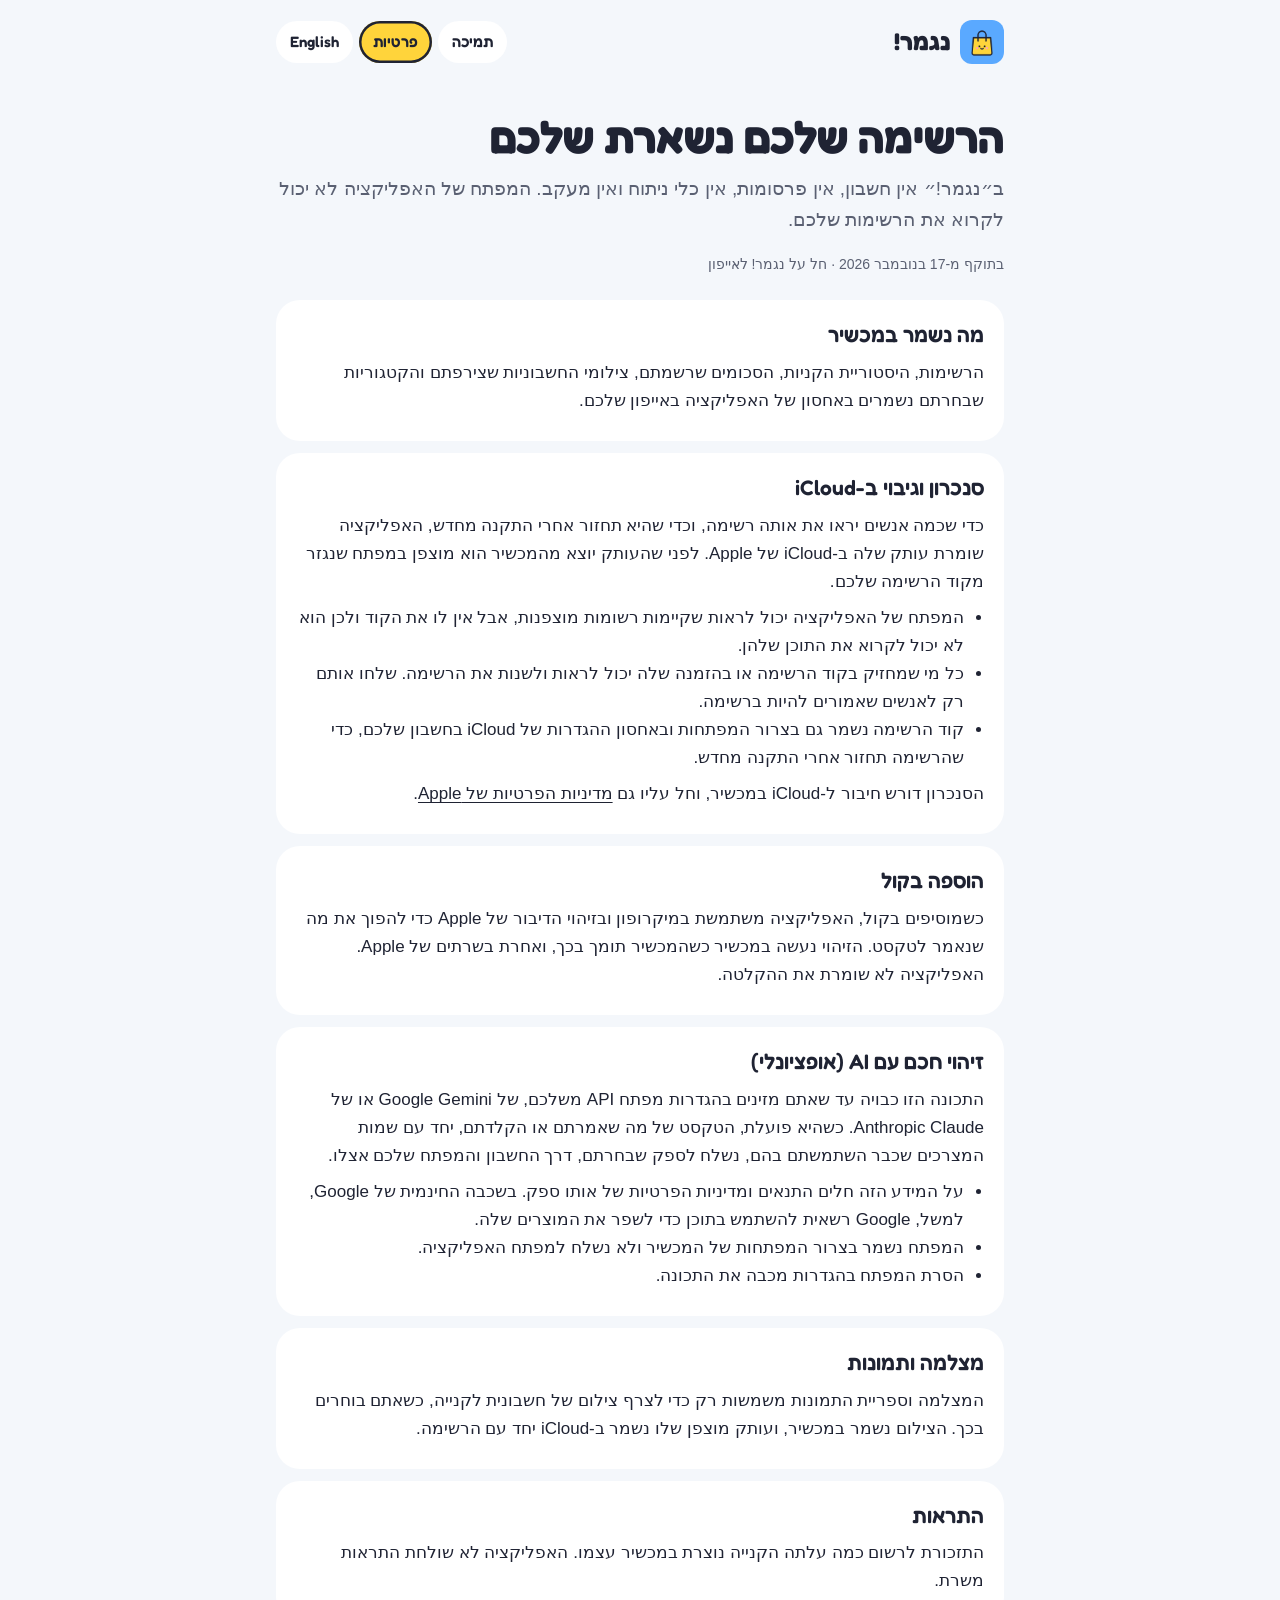
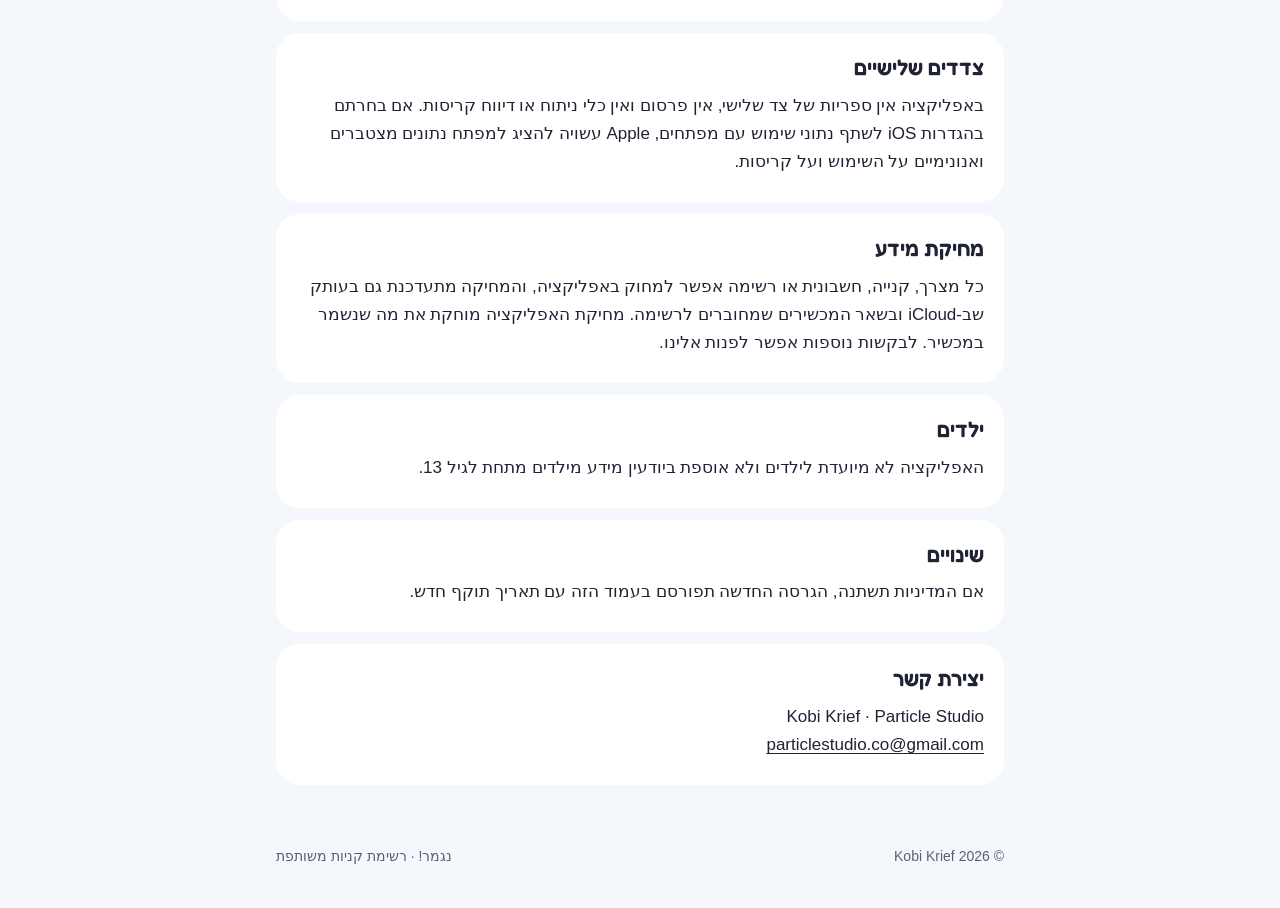
==== privacy.html @ 0dbf33a0 "Add files via upload" ====
<!doctype html>
<html lang="he" dir="rtl">
<head>
<meta charset="utf-8">
<meta name="viewport" content="width=device-width, initial-scale=1">
<title>נגמר! · מדיניות פרטיות</title>
<meta name="description" content="מדיניות הפרטיות של נגמר!, רשימת קניות משותפת לאייפון. בלי חשבון, בלי פרסומות ובלי מעקב.">
<link rel="icon" href="icon.png">
<link rel="preconnect" href="https://fonts.googleapis.com"><link rel="preconnect" href="https://fonts.gstatic.com" crossorigin>
<link href="https://fonts.googleapis.com/css2?family=Fredoka:wght@500;600;700&display=swap" rel="stylesheet">
<link rel="stylesheet" href="style.css">
</head>
<body>
<header class="top">
  <a class="brand" href="./"><img src="icon.png" alt="">נגמר!</a>
  <nav><a href="./">תמיכה</a><a href="privacy.html" aria-current="page">פרטיות</a><a href="en/privacy.html" lang="en">English</a></nav>
</header>
<main class="wrap">
  <h1>הרשימה שלכם נשארת שלכם</h1>
  <p class="lede">ב״נגמר!״ אין חשבון, אין פרסומות, אין כלי ניתוח ואין מעקב. המפתח של האפליקציה לא יכול לקרוא את הרשימות שלכם.</p>
  <p class="meta">בתוקף מ-17 בנובמבר 2026 · חל על נגמר! לאייפון</p>

  <section>
    <h2>מה נשמר במכשיר</h2>
    <p>הרשימות, היסטוריית הקניות, הסכומים שרשמתם, צילומי החשבוניות שצירפתם והקטגוריות שבחרתם נשמרים באחסון של האפליקציה באייפון שלכם.</p>
  </section>
  <section>
    <h2>סנכרון וגיבוי ב-iCloud</h2>
    <p>כדי שכמה אנשים יראו את אותה רשימה, וכדי שהיא תחזור אחרי התקנה מחדש, האפליקציה שומרת עותק שלה ב-iCloud של Apple. לפני שהעותק יוצא מהמכשיר הוא מוצפן במפתח שנגזר מקוד הרשימה שלכם.</p>
    <ul>
      <li>המפתח של האפליקציה יכול לראות שקיימות רשומות מוצפנות, אבל אין לו את הקוד ולכן הוא לא יכול לקרוא את התוכן שלהן.</li>
      <li>כל מי שמחזיק בקוד הרשימה או בהזמנה שלה יכול לראות ולשנות את הרשימה. שלחו אותם רק לאנשים שאמורים להיות ברשימה.</li>
      <li>קוד הרשימה נשמר גם בצרור המפתחות ובאחסון ההגדרות של iCloud בחשבון שלכם, כדי שהרשימה תחזור אחרי התקנה מחדש.</li>
    </ul>
    <p>הסנכרון דורש חיבור ל-iCloud במכשיר, וחל עליו גם <a href="https://www.apple.com/legal/privacy/">מדיניות הפרטיות של Apple</a>.</p>
  </section>
  <section>
    <h2>הוספה בקול</h2>
    <p>כשמוסיפים בקול, האפליקציה משתמשת במיקרופון ובזיהוי הדיבור של Apple כדי להפוך את מה שנאמר לטקסט. הזיהוי נעשה במכשיר כשהמכשיר תומך בכך, ואחרת בשרתים של Apple. האפליקציה לא שומרת את ההקלטה.</p>
  </section>
  <section>
    <h2>זיהוי חכם עם AI (אופציונלי)</h2>
    <p>התכונה הזו כבויה עד שאתם מזינים בהגדרות מפתח API משלכם, של Google Gemini או של Anthropic Claude. כשהיא פועלת, הטקסט של מה שאמרתם או הקלדתם, יחד עם שמות המצרכים שכבר השתמשתם בהם, נשלח לספק שבחרתם, דרך החשבון והמפתח שלכם אצלו.</p>
    <ul>
      <li>על המידע הזה חלים התנאים ומדיניות הפרטיות של אותו ספק. בשכבה החינמית של Google, למשל, Google רשאית להשתמש בתוכן כדי לשפר את המוצרים שלה.</li>
      <li>המפתח נשמר בצרור המפתחות של המכשיר ולא נשלח למפתח האפליקציה.</li>
      <li>הסרת המפתח בהגדרות מכבה את התכונה.</li>
    </ul>
  </section>
  <section>
    <h2>מצלמה ותמונות</h2>
    <p>המצלמה וספריית התמונות משמשות רק כדי לצרף צילום של חשבונית לקנייה, כשאתם בוחרים בכך. הצילום נשמר במכשיר, ועותק מוצפן שלו נשמר ב-iCloud יחד עם הרשימה.</p>
  </section>
  <section>
    <h2>התראות</h2>
    <p>התזכורת לרשום כמה עלתה הקנייה נוצרת במכשיר עצמו. האפליקציה לא שולחת התראות משרת.</p>
  </section>
  <section>
    <h2>צדדים שלישיים</h2>
    <p>באפליקציה אין ספריות של צד שלישי, אין פרסום ואין כלי ניתוח או דיווח קריסות. אם בחרתם בהגדרות iOS לשתף נתוני שימוש עם מפתחים, Apple עשויה להציג למפתח נתונים מצטברים ואנונימיים על השימוש ועל קריסות.</p>
  </section>
  <section>
    <h2>מחיקת מידע</h2>
    <p>כל מצרך, קנייה, חשבונית או רשימה אפשר למחוק באפליקציה, והמחיקה מתעדכנת גם בעותק שב-iCloud ובשאר המכשירים שמחוברים לרשימה. מחיקת האפליקציה מוחקת את מה שנשמר במכשיר. לבקשות נוספות אפשר לפנות אלינו.</p>
  </section>
  <section>
    <h2>ילדים</h2>
    <p>האפליקציה לא מיועדת לילדים ולא אוספת ביודעין מידע מילדים מתחת לגיל 13.</p>
  </section>
  <section>
    <h2>שינויים</h2>
    <p>אם המדיניות תשתנה, הגרסה החדשה תפורסם בעמוד הזה עם תאריך תוקף חדש.</p>
  </section>
  <section>
    <h2>יצירת קשר</h2>
    <p>Kobi Krief · Particle Studio<br><a href="mailto:particlestudio.co@gmail.com?subject=Nigmar%20privacy">particlestudio.co@gmail.com</a></p>
  </section>
</main>
<footer class="foot"><span>© 2026 Kobi Krief</span><span>נגמר! · רשימת קניות משותפת</span></footer>
</body>
</html>
---- style.css ----
:root{--ink:#1F2333;--ground:#F4F7FB;--muted:#5A6072;--yellow:#FFD43B;--soft:#FFE48A;--card:#fff}
*{box-sizing:border-box}
html{-webkit-text-size-adjust:100%}
body{margin:0;background:var(--ground);color:var(--ink);font-family:-apple-system,BlinkMacSystemFont,"Segoe UI","Rubik","Heebo",Arial,sans-serif;font-size:17px;line-height:1.65}
a{color:var(--ink);text-underline-offset:3px}
.top{display:flex;align-items:center;justify-content:space-between;gap:12px;max-width:760px;margin:0 auto;padding:20px 16px 8px}
.brand{display:flex;align-items:center;gap:10px;font-family:"Fredoka",sans-serif;font-weight:700;font-size:24px;text-decoration:none}
.brand img{width:44px;height:44px;border-radius:12px}
nav{display:flex;gap:6px;flex-wrap:wrap}
nav a{font-family:"Fredoka",sans-serif;font-weight:600;font-size:15px;text-decoration:none;padding:9px 14px;border-radius:999px;background:var(--card)}
nav a[aria-current=page]{background:var(--yellow);box-shadow:inset 0 0 0 2.5px var(--ink)}
.wrap{max-width:760px;margin:0 auto;padding:16px 16px 48px}
h1{font-family:"Fredoka",sans-serif;font-weight:700;font-size:clamp(30px,7vw,44px);line-height:1.15;margin:24px 0 10px}
.lede{font-size:19px;color:var(--muted);margin:0 0 18px}
.meta{font-size:14px;color:var(--muted);margin:10px 0 24px}
section{background:var(--card);border-radius:24px;padding:18px 20px;margin:12px 0}
h2{font-family:"Fredoka",sans-serif;font-weight:600;font-size:21px;margin:0 0 6px}
section p,section ul{margin:0 0 8px}
section ul{padding-inline-start:20px}
.btn{display:inline-block;font-family:"Fredoka",sans-serif;font-weight:600;font-size:18px;text-decoration:none;padding:13px 24px;border-radius:999px;background:var(--yellow);box-shadow:inset 0 0 0 2.5px var(--ink),0 3px 0 var(--ink)}
.foot{max-width:760px;margin:0 auto;padding:0 16px 40px;color:var(--muted);font-size:14px;display:flex;justify-content:space-between;gap:12px;flex-wrap:wrap}
code{background:var(--ground);padding:1px 6px;border-radius:6px;font-size:.92em}
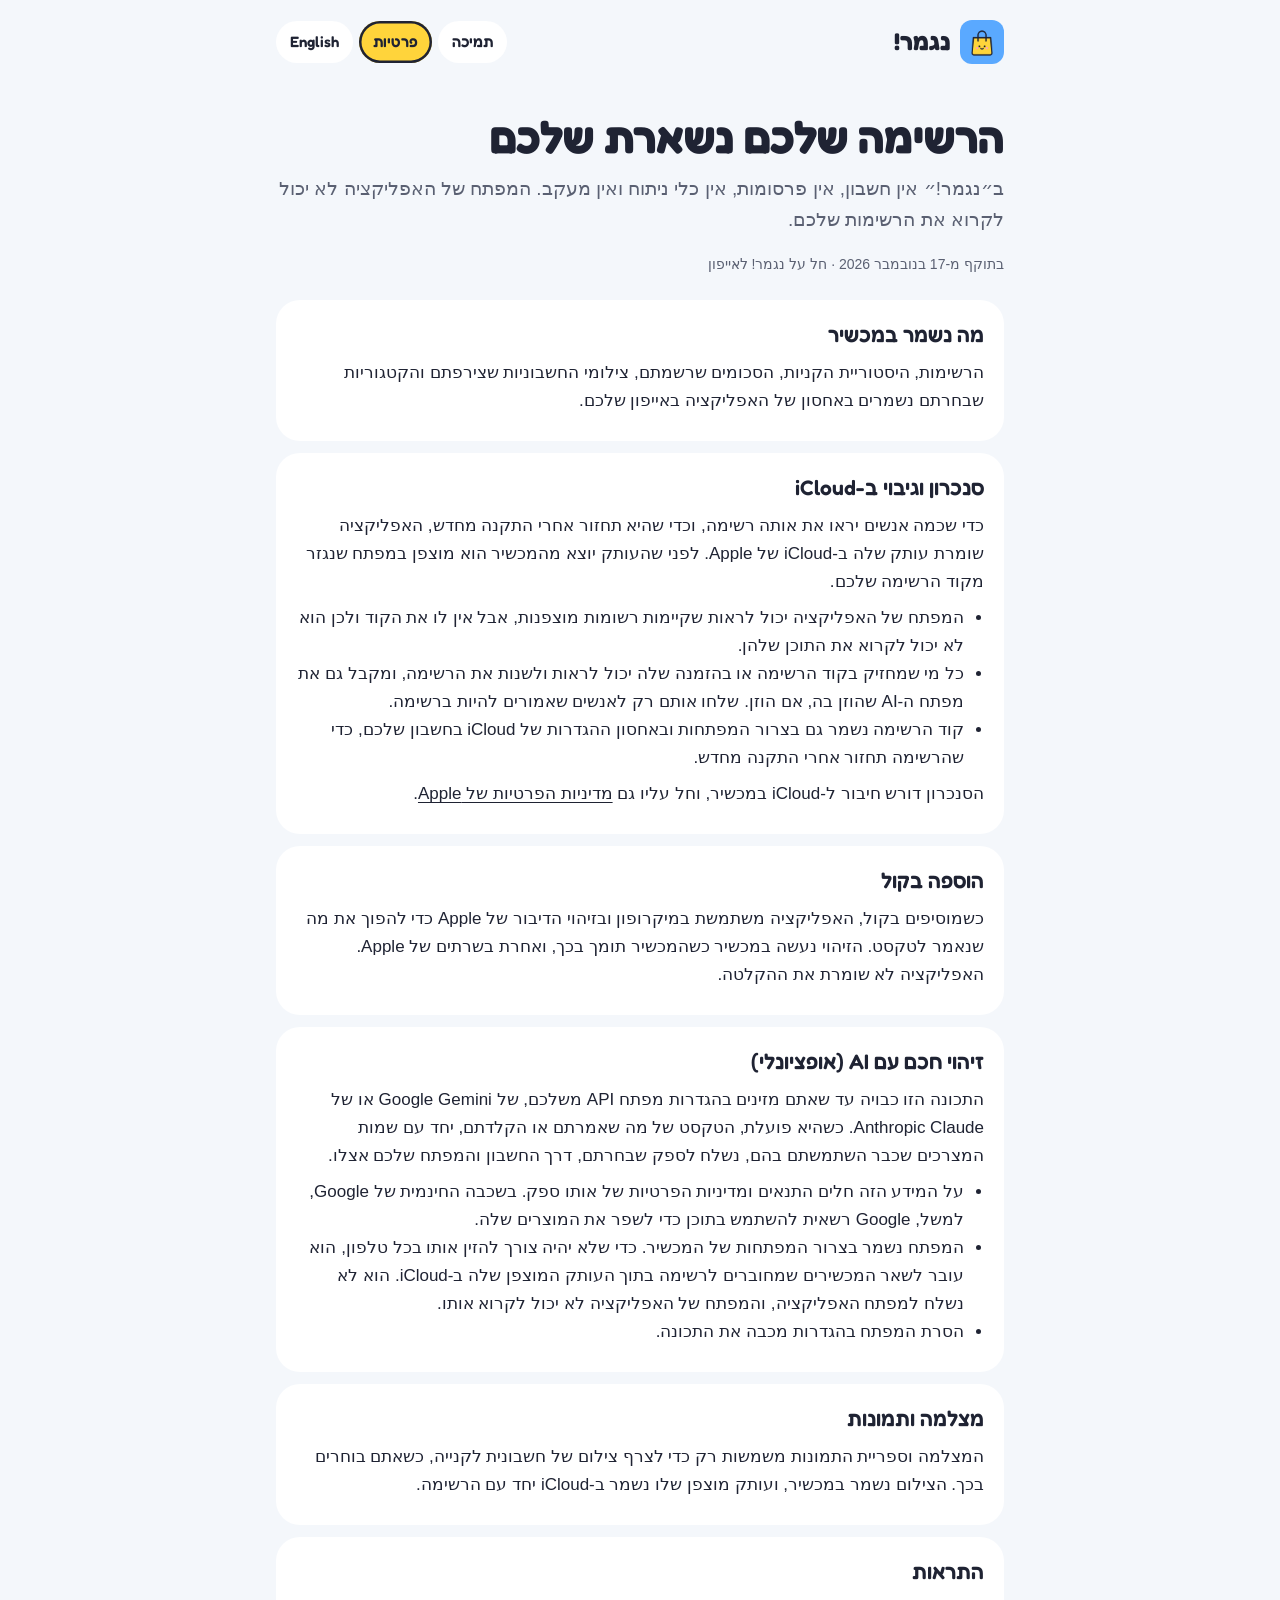
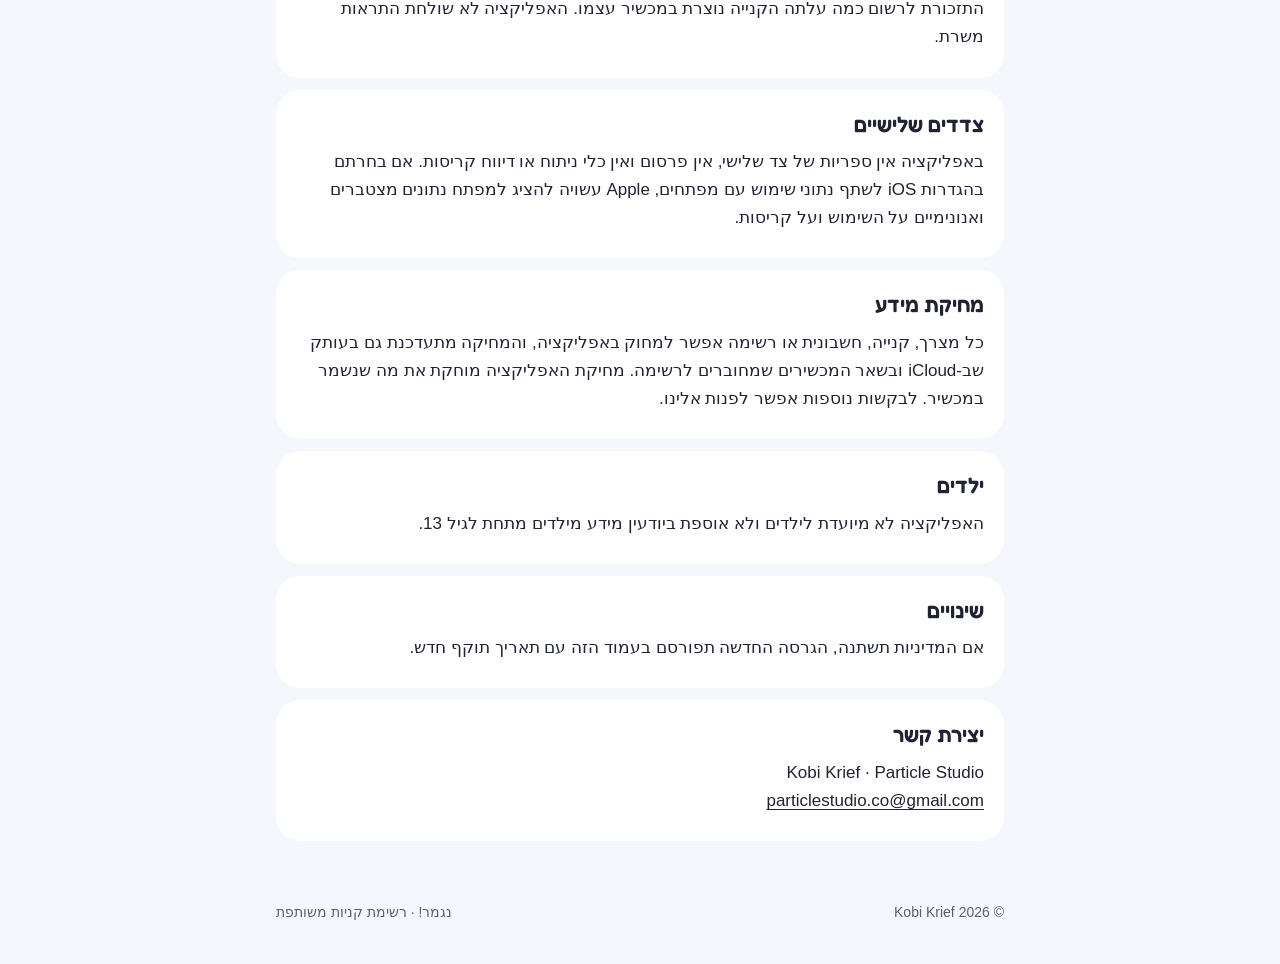
==== commit ebfffd71: "Add files via upload" ====
--- a/privacy.html
+++ b/privacy.html
@@ -29,7 +29,7 @@
     <p>כדי שכמה אנשים יראו את אותה רשימה, וכדי שהיא תחזור אחרי התקנה מחדש, האפליקציה שומרת עותק שלה ב-iCloud של Apple. לפני שהעותק יוצא מהמכשיר הוא מוצפן במפתח שנגזר מקוד הרשימה שלכם.</p>
     <ul>
       <li>המפתח של האפליקציה יכול לראות שקיימות רשומות מוצפנות, אבל אין לו את הקוד ולכן הוא לא יכול לקרוא את התוכן שלהן.</li>
-      <li>כל מי שמחזיק בקוד הרשימה או בהזמנה שלה יכול לראות ולשנות את הרשימה. שלחו אותם רק לאנשים שאמורים להיות ברשימה.</li>
+      <li>כל מי שמחזיק בקוד הרשימה או בהזמנה שלה יכול לראות ולשנות את הרשימה, ומקבל גם את מפתח ה-AI שהוזן בה, אם הוזן. שלחו אותם רק לאנשים שאמורים להיות ברשימה.</li>
       <li>קוד הרשימה נשמר גם בצרור המפתחות ובאחסון ההגדרות של iCloud בחשבון שלכם, כדי שהרשימה תחזור אחרי התקנה מחדש.</li>
     </ul>
     <p>הסנכרון דורש חיבור ל-iCloud במכשיר, וחל עליו גם <a href="https://www.apple.com/legal/privacy/">מדיניות הפרטיות של Apple</a>.</p>
@@ -43,7 +43,7 @@
     <p>התכונה הזו כבויה עד שאתם מזינים בהגדרות מפתח API משלכם, של Google Gemini או של Anthropic Claude. כשהיא פועלת, הטקסט של מה שאמרתם או הקלדתם, יחד עם שמות המצרכים שכבר השתמשתם בהם, נשלח לספק שבחרתם, דרך החשבון והמפתח שלכם אצלו.</p>
     <ul>
       <li>על המידע הזה חלים התנאים ומדיניות הפרטיות של אותו ספק. בשכבה החינמית של Google, למשל, Google רשאית להשתמש בתוכן כדי לשפר את המוצרים שלה.</li>
-      <li>המפתח נשמר בצרור המפתחות של המכשיר ולא נשלח למפתח האפליקציה.</li>
+      <li>המפתח נשמר בצרור המפתחות של המכשיר. כדי שלא יהיה צורך להזין אותו בכל טלפון, הוא עובר לשאר המכשירים שמחוברים לרשימה בתוך העותק המוצפן שלה ב-iCloud. הוא לא נשלח למפתח האפליקציה, והמפתח של האפליקציה לא יכול לקרוא אותו.</li>
       <li>הסרת המפתח בהגדרות מכבה את התכונה.</li>
     </ul>
   </section>
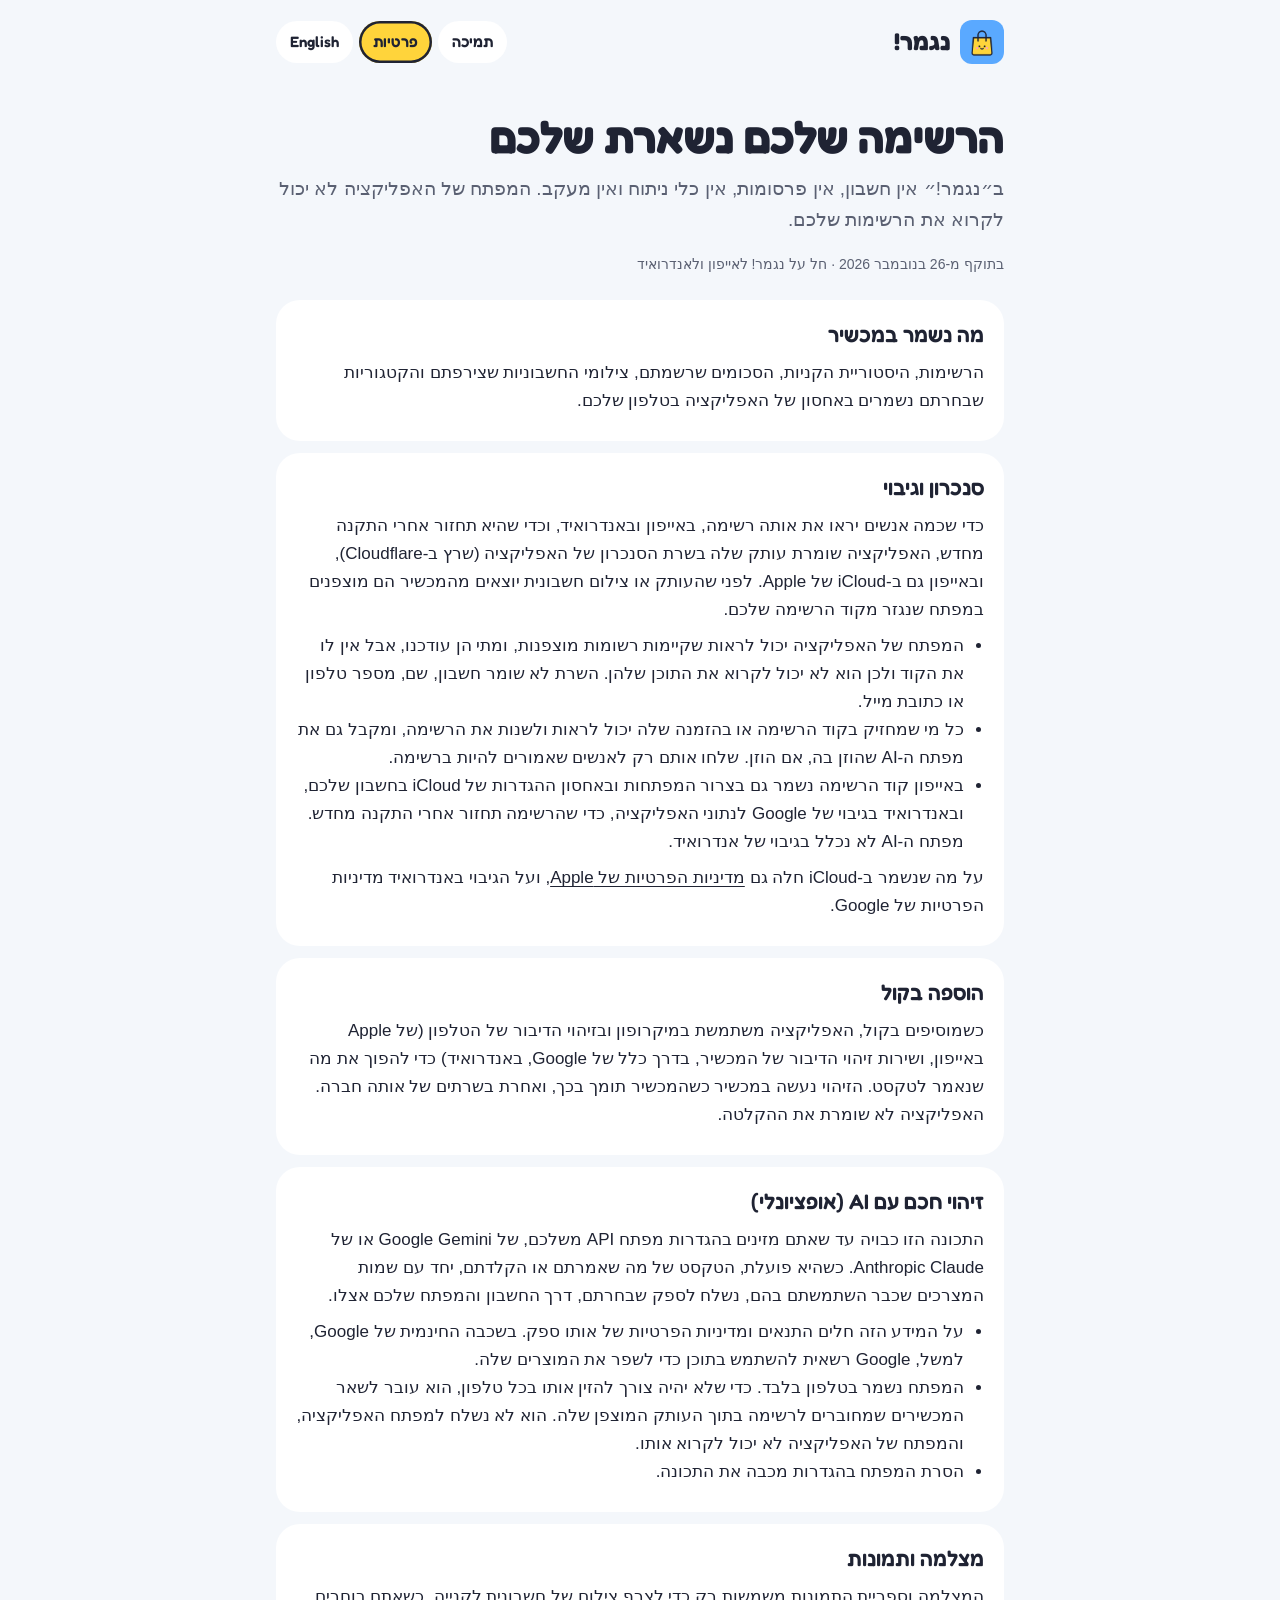
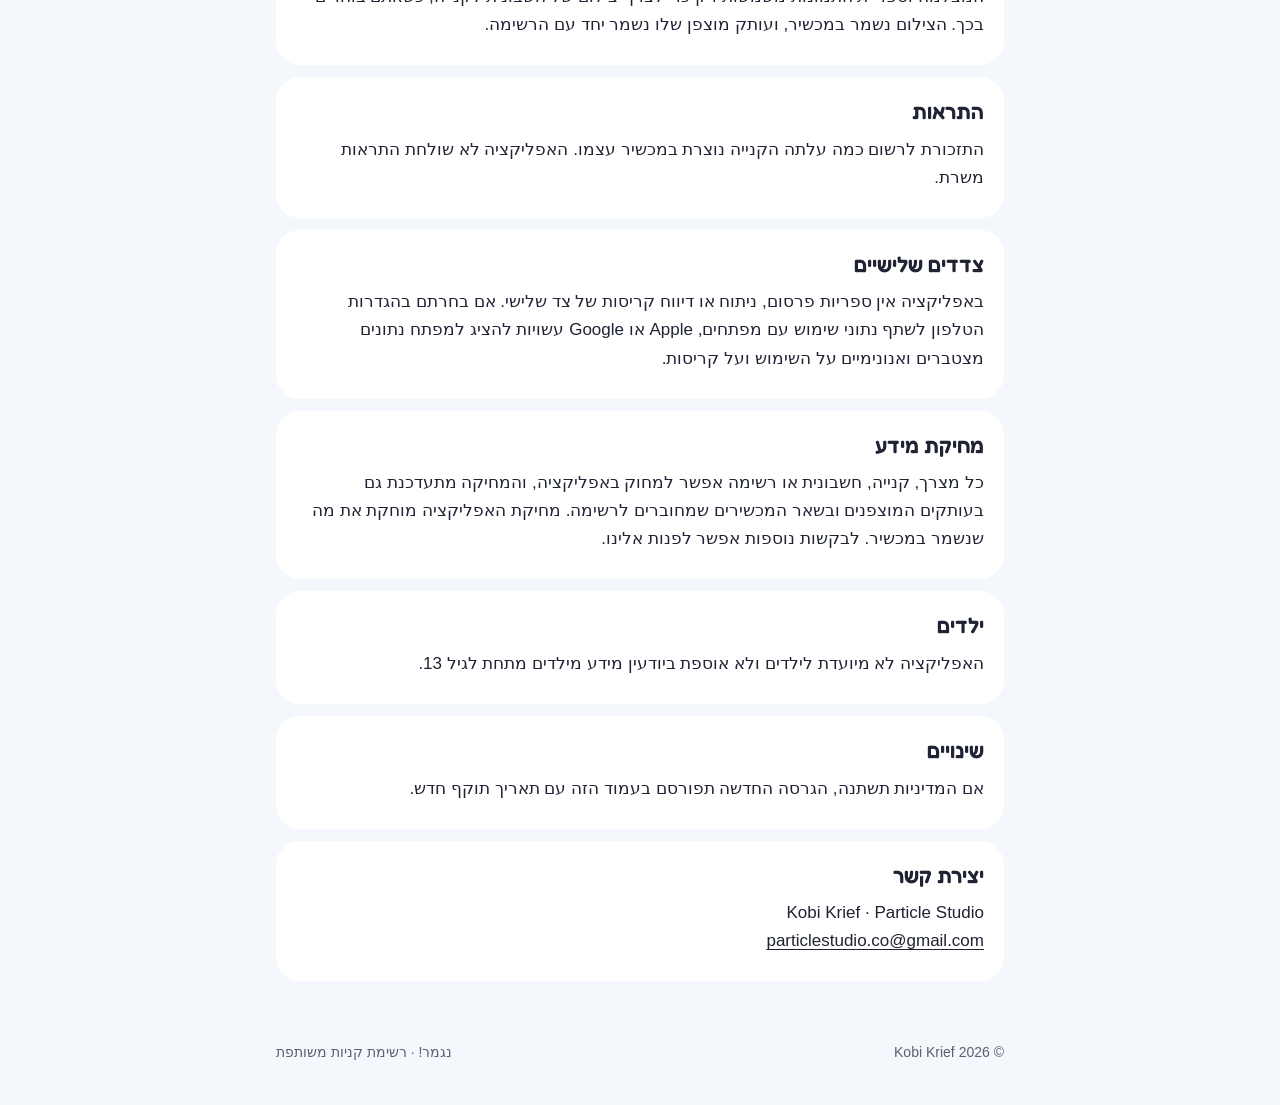
==== commit fa1373d7: "Privacy policy: the sync server and the Android version" ====
--- a/privacy.html
+++ b/privacy.html
@@ -18,38 +18,38 @@
 <main class="wrap">
   <h1>הרשימה שלכם נשארת שלכם</h1>
   <p class="lede">ב״נגמר!״ אין חשבון, אין פרסומות, אין כלי ניתוח ואין מעקב. המפתח של האפליקציה לא יכול לקרוא את הרשימות שלכם.</p>
-  <p class="meta">בתוקף מ-17 בנובמבר 2026 · חל על נגמר! לאייפון</p>
+  <p class="meta">בתוקף מ-26 בנובמבר 2026 · חל על נגמר! לאייפון ולאנדרואיד</p>
 
   <section>
     <h2>מה נשמר במכשיר</h2>
-    <p>הרשימות, היסטוריית הקניות, הסכומים שרשמתם, צילומי החשבוניות שצירפתם והקטגוריות שבחרתם נשמרים באחסון של האפליקציה באייפון שלכם.</p>
+    <p>הרשימות, היסטוריית הקניות, הסכומים שרשמתם, צילומי החשבוניות שצירפתם והקטגוריות שבחרתם נשמרים באחסון של האפליקציה בטלפון שלכם.</p>
   </section>
   <section>
-    <h2>סנכרון וגיבוי ב-iCloud</h2>
-    <p>כדי שכמה אנשים יראו את אותה רשימה, וכדי שהיא תחזור אחרי התקנה מחדש, האפליקציה שומרת עותק שלה ב-iCloud של Apple. לפני שהעותק יוצא מהמכשיר הוא מוצפן במפתח שנגזר מקוד הרשימה שלכם.</p>
+    <h2>סנכרון וגיבוי</h2>
+    <p>כדי שכמה אנשים יראו את אותה רשימה, באייפון ובאנדרואיד, וכדי שהיא תחזור אחרי התקנה מחדש, האפליקציה שומרת עותק שלה בשרת הסנכרון של האפליקציה (שרץ ב-Cloudflare), ובאייפון גם ב-iCloud של Apple. לפני שהעותק או צילום חשבונית יוצאים מהמכשיר הם מוצפנים במפתח שנגזר מקוד הרשימה שלכם.</p>
     <ul>
-      <li>המפתח של האפליקציה יכול לראות שקיימות רשומות מוצפנות, אבל אין לו את הקוד ולכן הוא לא יכול לקרוא את התוכן שלהן.</li>
+      <li>המפתח של האפליקציה יכול לראות שקיימות רשומות מוצפנות, ומתי הן עודכנו, אבל אין לו את הקוד ולכן הוא לא יכול לקרוא את התוכן שלהן. השרת לא שומר חשבון, שם, מספר טלפון או כתובת מייל.</li>
       <li>כל מי שמחזיק בקוד הרשימה או בהזמנה שלה יכול לראות ולשנות את הרשימה, ומקבל גם את מפתח ה-AI שהוזן בה, אם הוזן. שלחו אותם רק לאנשים שאמורים להיות ברשימה.</li>
-      <li>קוד הרשימה נשמר גם בצרור המפתחות ובאחסון ההגדרות של iCloud בחשבון שלכם, כדי שהרשימה תחזור אחרי התקנה מחדש.</li>
+      <li>באייפון קוד הרשימה נשמר גם בצרור המפתחות ובאחסון ההגדרות של iCloud בחשבון שלכם, ובאנדרואיד בגיבוי של Google לנתוני האפליקציה, כדי שהרשימה תחזור אחרי התקנה מחדש. מפתח ה-AI לא נכלל בגיבוי של אנדרואיד.</li>
     </ul>
-    <p>הסנכרון דורש חיבור ל-iCloud במכשיר, וחל עליו גם <a href="https://www.apple.com/legal/privacy/">מדיניות הפרטיות של Apple</a>.</p>
+    <p>על מה שנשמר ב-iCloud חלה גם <a href="https://www.apple.com/legal/privacy/">מדיניות הפרטיות של Apple</a>, ועל הגיבוי באנדרואיד מדיניות הפרטיות של Google.</p>
   </section>
   <section>
     <h2>הוספה בקול</h2>
-    <p>כשמוסיפים בקול, האפליקציה משתמשת במיקרופון ובזיהוי הדיבור של Apple כדי להפוך את מה שנאמר לטקסט. הזיהוי נעשה במכשיר כשהמכשיר תומך בכך, ואחרת בשרתים של Apple. האפליקציה לא שומרת את ההקלטה.</p>
+    <p>כשמוסיפים בקול, האפליקציה משתמשת במיקרופון ובזיהוי הדיבור של הטלפון (של Apple באייפון, ושירות זיהוי הדיבור של המכשיר, בדרך כלל של Google, באנדרואיד) כדי להפוך את מה שנאמר לטקסט. הזיהוי נעשה במכשיר כשהמכשיר תומך בכך, ואחרת בשרתים של אותה חברה. האפליקציה לא שומרת את ההקלטה.</p>
   </section>
   <section>
     <h2>זיהוי חכם עם AI (אופציונלי)</h2>
     <p>התכונה הזו כבויה עד שאתם מזינים בהגדרות מפתח API משלכם, של Google Gemini או של Anthropic Claude. כשהיא פועלת, הטקסט של מה שאמרתם או הקלדתם, יחד עם שמות המצרכים שכבר השתמשתם בהם, נשלח לספק שבחרתם, דרך החשבון והמפתח שלכם אצלו.</p>
     <ul>
       <li>על המידע הזה חלים התנאים ומדיניות הפרטיות של אותו ספק. בשכבה החינמית של Google, למשל, Google רשאית להשתמש בתוכן כדי לשפר את המוצרים שלה.</li>
-      <li>המפתח נשמר בצרור המפתחות של המכשיר. כדי שלא יהיה צורך להזין אותו בכל טלפון, הוא עובר לשאר המכשירים שמחוברים לרשימה בתוך העותק המוצפן שלה ב-iCloud. הוא לא נשלח למפתח האפליקציה, והמפתח של האפליקציה לא יכול לקרוא אותו.</li>
+      <li>המפתח נשמר בטלפון בלבד. כדי שלא יהיה צורך להזין אותו בכל טלפון, הוא עובר לשאר המכשירים שמחוברים לרשימה בתוך העותק המוצפן שלה. הוא לא נשלח למפתח האפליקציה, והמפתח של האפליקציה לא יכול לקרוא אותו.</li>
       <li>הסרת המפתח בהגדרות מכבה את התכונה.</li>
     </ul>
   </section>
   <section>
     <h2>מצלמה ותמונות</h2>
-    <p>המצלמה וספריית התמונות משמשות רק כדי לצרף צילום של חשבונית לקנייה, כשאתם בוחרים בכך. הצילום נשמר במכשיר, ועותק מוצפן שלו נשמר ב-iCloud יחד עם הרשימה.</p>
+    <p>המצלמה וספריית התמונות משמשות רק כדי לצרף צילום של חשבונית לקנייה, כשאתם בוחרים בכך. הצילום נשמר במכשיר, ועותק מוצפן שלו נשמר יחד עם הרשימה.</p>
   </section>
   <section>
     <h2>התראות</h2>
@@ -57,11 +57,11 @@
   </section>
   <section>
     <h2>צדדים שלישיים</h2>
-    <p>באפליקציה אין ספריות של צד שלישי, אין פרסום ואין כלי ניתוח או דיווח קריסות. אם בחרתם בהגדרות iOS לשתף נתוני שימוש עם מפתחים, Apple עשויה להציג למפתח נתונים מצטברים ואנונימיים על השימוש ועל קריסות.</p>
+    <p>באפליקציה אין ספריות פרסום, ניתוח או דיווח קריסות של צד שלישי. אם בחרתם בהגדרות הטלפון לשתף נתוני שימוש עם מפתחים, Apple או Google עשויות להציג למפתח נתונים מצטברים ואנונימיים על השימוש ועל קריסות.</p>
   </section>
   <section>
     <h2>מחיקת מידע</h2>
-    <p>כל מצרך, קנייה, חשבונית או רשימה אפשר למחוק באפליקציה, והמחיקה מתעדכנת גם בעותק שב-iCloud ובשאר המכשירים שמחוברים לרשימה. מחיקת האפליקציה מוחקת את מה שנשמר במכשיר. לבקשות נוספות אפשר לפנות אלינו.</p>
+    <p>כל מצרך, קנייה, חשבונית או רשימה אפשר למחוק באפליקציה, והמחיקה מתעדכנת גם בעותקים המוצפנים ובשאר המכשירים שמחוברים לרשימה. מחיקת האפליקציה מוחקת את מה שנשמר במכשיר. לבקשות נוספות אפשר לפנות אלינו.</p>
   </section>
   <section>
     <h2>ילדים</h2>
